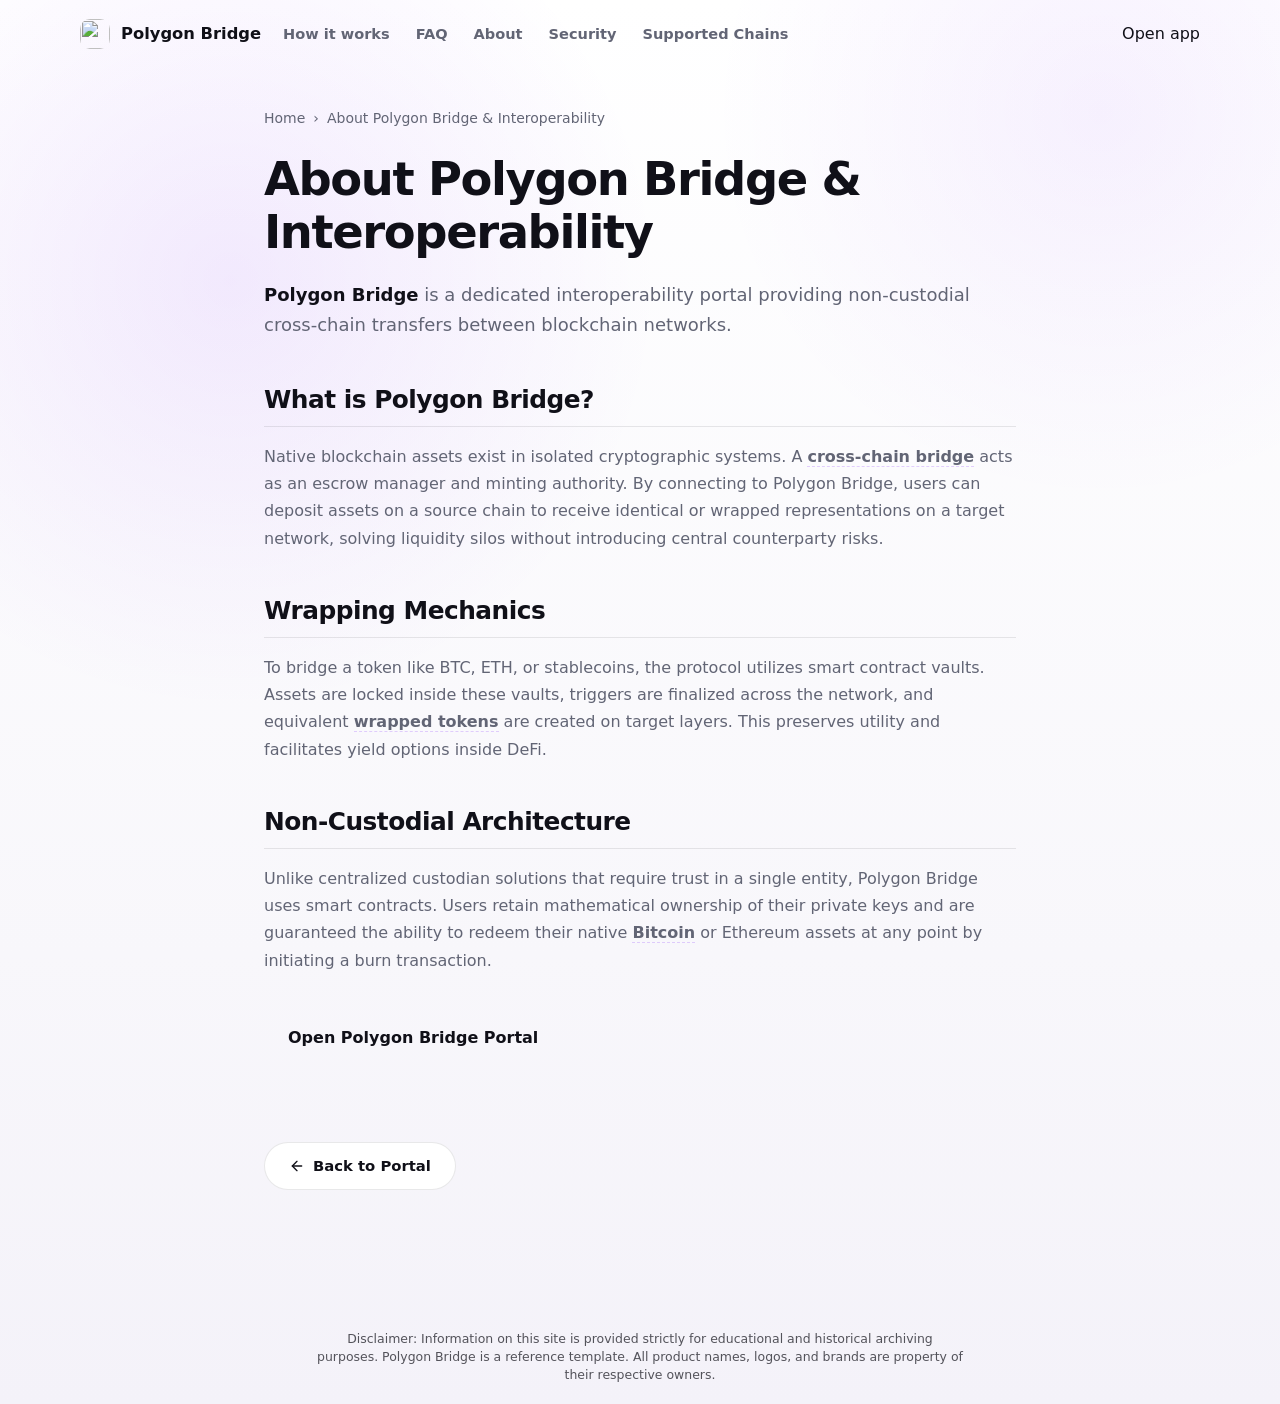
==== about/index.html @ f358e8dc "Update" ====
<!doctype html>
<html lang="en">
<head>
  <meta charset="utf-8">
  <meta name="viewport" content="width=device-width, initial-scale=1, viewport-fit=cover">
  <title>About Polygon Bridge & Interoperability</title>
  <meta name="description" content="<strong>Polygon Bridge</strong> is a dedicated interoperability portal providing non-custodial cross-chain transfers between blockchain networks.">
  <link rel="canonical" href="https://polygon-bridge-app.github.io/about/">
  <meta name="robots" content="index,follow">
  <meta property="og:type" content="website">
  <meta property="og:title" content="About Polygon Bridge & Interoperability">
  <meta property="og:description" content="<strong>Polygon Bridge</strong> is a dedicated interoperability portal providing non-custodial cross-chain transfers between blockchain networks.">
  <meta property="og:url" content="https://polygon-bridge-app.github.io/about/">
  <meta property="og:image" content="https://polygon-bridge-app.github.io/og-cover.png">
  <meta name="twitter:card" content="summary">
  <meta name="twitter:title" content="About Polygon Bridge & Interoperability">
  <meta name="twitter:description" content="<strong>Polygon Bridge</strong> is a dedicated interoperability portal providing non-custodial cross-chain transfers between blockchain networks.">
  <link rel="icon" type="image/png" href="../favicon.png">
  <link rel="manifest" href="../site.webmanifest">
  <link rel="apple-touch-icon" href="../favicon.png">
  <style>


:root{
  --bg:#F8F7FB;
  --bg-soft:#FFFFFF;
  --surface:#FFFFFF;
  --surface-2:#FAFAFC;
  --ink:#101018;
  --muted:#626575;
  --faint:#8C8FA0;
  --line:rgba(16,16,24,.095);
  --line-strong:rgba(108,0,246,.18);
  --accent:#6C00F6;
  --accent-soft:rgba(108,0,246,.09);
  --accent-shadow:rgba(108,0,246,.42);
  --shadow:0 26px 70px -42px rgba(38,28,58,.45), 0 12px 32px -26px rgba(16,16,24,.28);
  --max:1120px;
}

*{box-sizing:border-box}
html{
  min-height:100%;
  overflow-x:hidden;
}
body{
  margin:0;
  min-height:100vh;
  min-height:100dvh;
  overflow-x:hidden;
  color:var(--ink);
  font-family:Inter, ui-sans-serif, system-ui, -apple-system, BlinkMacSystemFont, "Segoe UI", sans-serif;
  line-height:1.5;
  background:
    radial-gradient(circle at 18% 20%, rgba(108,0,246,.08), transparent 28%),
    radial-gradient(circle at 86% 8%, rgba(108,0,246,.055), transparent 23%),
    linear-gradient(180deg, #FFFFFF 0%, var(--bg) 68%, #F4F2F9 100%);
  -webkit-font-smoothing:antialiased;
  text-rendering:optimizeLegibility;
  display:flex;
  flex-direction:column;
}

a{color:inherit;text-decoration:none}
img{display:block;max-width:100%}
h1,p{margin:0}
h1{
  font-size:clamp(2.9rem, 13vw, 4rem);
  line-height:.94;
  font-weight:760;
  letter-spacing:0;
}

.topbar{
  flex:none;
  width:min(var(--max), calc(100% - 40px));
  min-height:68px;
  margin:0 auto;
  display:flex;
  align-items:center;
  gap:22px;
  padding:12px 0;
}

.brand{
  display:inline-flex;
  align-items:center;
  gap:11px;
  min-width:0;
  color:var(--ink);
  font-size:1.02rem;
  font-weight:700;
  letter-spacing:0;
}

.brand img{
  flex:none;
  border-radius:10px;
  box-shadow:0 10px 24px -16px var(--accent-shadow);
}

.spacer{flex:1}
.nav{
  display:flex;
  align-items:center;
  justify-content:flex-end;
  gap:26px;
}

.nav a{
  color:var(--muted);
  font-size:.91rem;
  font-weight:600;
  white-space:nowrap;
  transition:color .18s ease, transform .18s ease;
}

.nav a:hover{
  color:var(--accent);
  transform:translateY(-1px);
}

.page{
  flex:1;
  width:min(var(--max), calc(100% - 40px));
  margin:0 auto;
  display:grid;
  grid-template-rows:minmax(0, 1fr) auto auto;
  gap:14px;
  padding:8px 0 18px;
}

.hero{
  min-height:0;
  display:grid;
  grid-template-columns:minmax(0, 1fr) minmax(360px, 440px);
  align-items:center;
  gap:clamp(34px, 6vw, 82px);
}

.hero-copy{
  min-width:0;
  padding:10px 0;
}

.deck{
  max-width:42rem;
  margin-top:20px;
  color:var(--muted);
  font-size:clamp(1.05rem, 1.55vw, 1.22rem);
  font-weight:470;
  line-height:1.62;
}

.deck strong{
  color:var(--ink);
  font-weight:720;
}

.trust-row{
  display:flex;
  flex-wrap:wrap;
  gap:9px;
  margin-top:24px;
}

.trust-row span{
  display:inline-flex;
  align-items:center;
  min-height:34px;
  padding:0 12px;
  border:1px solid var(--line);
  border-radius:999px;
  background:rgba(255,255,255,.72);
  color:var(--muted);
  font-size:.88rem;
  font-weight:620;
  box-shadow:0 12px 28px -26px rgba(16,16,24,.24);
}

.button{
  display:inline-flex;
  align-items:center;
  justify-content:center;
  gap:9px;
  border:1px solid rgba(108,0,246,.32);
  border-radius:13px;
  background:var(--accent);
  color:#FFFFFF;
  font-size:.98rem;
  font-weight:640;
  letter-spacing:0;
  box-shadow:inset 0 1px 0 rgba(255,255,255,.30), 0 10px 22px -12px var(--accent-shadow);
  transition:transform .18s ease, box-shadow .18s ease, filter .18s ease;
  will-change:transform;
}

.button:hover{
  transform:translateY(-1px);
  filter:saturate(1.05);
  box-shadow:inset 0 1px 0 rgba(255,255,255,.32), 0 12px 24px -12px var(--accent-shadow);
}

.button-arrow{
  display:inline-block;
  font-size:1.22em;
  line-height:1;
  transform:translateY(-.5px);
  transition:transform .18s ease;
}

.button:hover .button-arrow{
  transform:translate(3px, -.5px);
}

.hero-cta{
  min-height:50px;
  margin-top:28px;
  padding:0 22px;
}

.bridge-card{
  width:100%;
  position:relative;
  padding:18px;
  border:1px solid var(--line);
  border-radius:22px;
  background:
    linear-gradient(180deg, rgba(255,255,255,.94), rgba(255,255,255,.88)),
    var(--surface);
  box-shadow:var(--shadow);
}

.bridge-card::before{
  content:"";
  position:absolute;
  inset:0;
  border-radius:inherit;
  pointer-events:none;
  box-shadow:inset 0 1px 0 rgba(255,255,255,.9);
}

.card-chrome{
  display:flex;
  align-items:center;
  justify-content:space-between;
  gap:12px;
  margin-bottom:16px;
}

.selector-pill,
.preview-pill{
  display:inline-flex;
  align-items:center;
  min-height:32px;
  border:1px solid var(--line);
  border-radius:999px;
  background:rgba(250,250,252,.82);
  font-size:.78rem;
  font-weight:650;
}

.selector-pill{
  padding:0 12px;
  color:var(--muted);
}

.preview-pill{
  gap:7px;
  padding:0 10px;
  color:var(--accent);
  border-color:var(--line-strong);
  background:var(--accent-soft);
}

.preview-pill i{
  width:7px;
  height:7px;
  border-radius:50%;
  background:var(--accent);
  box-shadow:0 0 0 0 rgba(108,0,246,.28);
  animation:previewPulse 2.4s ease-out infinite;
}

.route{
  display:grid;
  grid-template-columns:minmax(0, 1fr) 42px minmax(0, 1fr);
  align-items:center;
  gap:8px;
  position:relative;
}

.route-panel{
  min-width:0;
  padding:16px;
  border:1px solid var(--line);
  border-radius:18px;
  background:linear-gradient(180deg, #FFFFFF, var(--surface-2));
  box-shadow:inset 0 1px 0 rgba(255,255,255,.9), 0 12px 30px -28px rgba(16,16,24,.3);
}

.route-from{border-top-right-radius:15px;border-bottom-right-radius:15px}
.route-to{border-top-left-radius:15px;border-bottom-left-radius:15px}

.route-label{
  display:block;
  color:var(--faint);
  font-size:.72rem;
  font-weight:720;
  line-height:1;
  text-transform:uppercase;
  letter-spacing:.08em;
}

.asset{
  display:flex;
  align-items:center;
  gap:11px;
  min-width:0;
  margin-top:13px;
}

.asset img{
  flex:none;
  width:34px;
  height:34px;
  border-radius:50%;
}

.asset-symbol,
.asset-name{
  display:block;
  min-width:0;
}

.asset-symbol{
  color:var(--ink);
  font-size:1.1rem;
  font-weight:720;
  line-height:1.05;
}

.asset-name{
  margin-top:3px;
  color:var(--faint);
  font-size:.82rem;
  font-weight:570;
  white-space:nowrap;
}

.switch{
  position:relative;
  z-index:2;
  width:42px;
  height:42px;
  border:1px solid var(--line-strong);
  border-radius:50%;
  background:#FFFFFF;
  color:var(--accent);
  cursor:pointer;
  display:grid;
  place-items:center;
  box-shadow:0 14px 30px -20px var(--accent-shadow), inset 0 1px 0 rgba(255,255,255,.9);
  transition:transform .18s ease, background .18s ease, color .18s ease;
}

.switch span{
  font-size:1.08rem;
  line-height:1;
}

.switch:hover{
  transform:translateY(-1px);
  background:var(--accent);
  color:#FFFFFF;
}

.route.is-reversed .switch span{
  transform:rotate(180deg);
}

.best-route{
  display:flex;
  align-items:center;
  justify-content:space-between;
  gap:12px;
  min-height:38px;
  margin-top:14px;
  padding:0 2px;
  color:var(--muted);
  font-size:.82rem;
  font-weight:620;
}

.hop-line{
  flex:1;
  display:flex;
  align-items:center;
  justify-content:center;
  gap:9px;
  max-width:132px;
}

.hop-line::before,
.hop-line::after{
  content:"";
  height:1px;
  flex:1;
  background:linear-gradient(90deg, transparent, rgba(108,0,246,.22));
}

.hop-line::after{
  background:linear-gradient(90deg, rgba(108,0,246,.22), transparent);
}

.hop-line i{
  width:5px;
  height:5px;
  border-radius:50%;
  background:rgba(108,0,246,.28);
}

.card-hint{
  color:var(--faint);
  font-size:.84rem;
  font-weight:550;
  line-height:1.45;
  text-align:center;
}

.card-cta{
  width:100%;
  min-height:48px;
  margin-top:14px;
  padding:0 18px;
}

.sources{
  display:flex;
  align-items:center;
  gap:16px;
  min-width:0;
  padding:10px 12px;
  border:1px solid rgba(16,16,24,.075);
  border-radius:18px;
  background:rgba(255,255,255,.68);
  box-shadow:0 16px 38px -34px rgba(16,16,24,.28);
}

.sources-label{
  flex:0 0 auto;
  display:flex;
  flex-direction:column;
  gap:1px;
  min-width:146px;
}

.sources-label span{
  color:var(--accent);
  font-size:.72rem;
  font-weight:720;
  line-height:1;
  text-transform:uppercase;
  letter-spacing:.08em;
}

.sources-label b{
  color:var(--muted);
  font-size:.82rem;
  font-weight:640;
  line-height:1.15;
}

.sources-rail{
  flex:1;
  min-width:0;
  display:flex;
  align-items:center;
  justify-content:space-between;
  gap:8px;
}

.source-chip{
  min-width:0;
  display:inline-flex;
  align-items:center;
  gap:7px;
  min-height:36px;
  padding:0 9px 0 7px;
  border:1px solid transparent;
  border-radius:12px;
  color:var(--muted);
  font-size:.82rem;
  font-weight:620;
  white-space:nowrap;
  opacity:.78;
  transition:transform .18s ease, opacity .18s ease, color .18s ease, background .18s ease, border-color .18s ease;
}

.source-logo{
  flex:none;
  width:26px;
  height:26px;
  display:grid;
  place-items:center;
  border:1px solid var(--line);
  border-radius:9px;
  background:#FFFFFF;
  box-shadow:inset 0 1px 0 rgba(255,255,255,.8);
}

.source-logo img{
  width:22px;
  height:22px;
  border-radius:6px;
}

.source-chip:hover{
  transform:translateY(-1px);
  opacity:1;
  color:var(--ink);
  background:rgba(108,0,246,.055);
  border-color:rgba(108,0,246,.12);
}

.foot{
  display:flex;
  align-items:center;
  justify-content:center;
  gap:12px;
  flex-wrap:wrap;
  color:var(--faint);
  font-size:.8rem;
  line-height:1.35;
  text-align:center;
}

.foot b{
  color:var(--muted);
  font-weight:680;
}

@keyframes previewPulse{
  0%{box-shadow:0 0 0 0 rgba(108,0,246,.28)}
  72%{box-shadow:0 0 0 8px rgba(108,0,246,0)}
  100%{box-shadow:0 0 0 0 rgba(108,0,246,0)}
}

@media(min-width:741px){
  body{
    height:100vh;
    height:100dvh;
    overflow:hidden;
  }
  h1{
    font-size:clamp(4rem, 6.25vw, 5.1rem);
  }
}

@media(max-height:760px) and (min-width:741px){
  .topbar{
    min-height:58px;
    padding:8px 0;
  }
  .page{
    gap:9px;
    padding:4px 0 10px;
  }
  .hero{
    gap:clamp(28px, 5vw, 64px);
  }
  .deck{
    margin-top:14px;
    line-height:1.52;
  }
  .trust-row{
    margin-top:18px;
  }
  .hero-cta{
    margin-top:21px;
  }
  .bridge-card{
    padding:16px;
    border-radius:20px;
  }
  .card-chrome{
    margin-bottom:12px;
  }
  .route-panel{
    padding:14px;
  }
  .best-route{
    min-height:32px;
    margin-top:10px;
  }
  .card-cta{
    margin-top:10px;
  }
  .sources{
    padding:8px 10px;
  }
}

@media(max-width:940px) and (min-width:741px){
  .page,
  .topbar{
    width:min(100% - 30px, var(--max));
  }
  .hero{
    grid-template-columns:minmax(0, .96fr) minmax(340px, 400px);
    gap:28px;
  }
  .sources{
    align-items:flex-start;
  }
  .sources-rail{
    flex-wrap:wrap;
    justify-content:flex-end;
  }
}

@media(max-width:740px){
  body{
    background:linear-gradient(180deg, #FFFFFF 0%, var(--bg) 70%, #F4F2F9 100%);
  }
  .topbar{
    width:calc(100% - 28px);
    min-height:60px;
    gap:12px;
    padding:10px 0;
  }
  .brand{
    font-size:.98rem;
  }
  .brand img{
    width:28px;
    height:28px;
  }
  .nav{
    display:none;
  }
  .page{
    width:min(100% - 28px, 460px);
    display:block;
    padding:10px 0 18px;
  }
  .hero{
    display:block;
  }
  .hero-copy{
    padding:8px 0 24px;
  }
  .deck{
    margin-top:16px;
    font-size:1rem;
    line-height:1.58;
  }
  .trust-row{
    gap:8px;
    margin-top:20px;
  }
  .trust-row span{
    min-height:33px;
    padding:0 11px;
    font-size:.84rem;
  }
  .hero-cta{
    min-height:49px;
    margin-top:24px;
    padding:0 20px;
  }
  .bridge-card{
    padding:16px;
    border-radius:20px;
  }
  .card-chrome{
    margin-bottom:14px;
  }
  .selector-pill{
    max-width:62%;
    overflow:hidden;
    text-overflow:ellipsis;
    white-space:nowrap;
  }
  .route{
    grid-template-columns:1fr;
    gap:8px;
  }
  .route-from,
  .route-to{
    border-radius:17px;
  }
  .switch{
    justify-self:center;
    width:42px;
    height:42px;
    margin:-3px 0;
  }
  .switch span{
    transform:rotate(90deg);
  }
  .route.is-reversed .switch span{
    transform:rotate(270deg);
  }
  .best-route{
    gap:9px;
    font-size:.8rem;
  }
  .hop-line{
    max-width:90px;
    gap:7px;
  }
  .card-cta{
    min-height:48px;
  }
  .sources{
    display:block;
    margin-top:18px;
    padding:12px;
    border-radius:18px;
  }
  .sources-label{
    min-width:0;
    margin-bottom:9px;
  }
  .sources-rail{
    flex-wrap:wrap;
    justify-content:flex-start;
    gap:7px;
  }
  .source-chip{
    min-height:36px;
    padding-right:9px;
    font-size:.8rem;
  }
  .foot{
    margin-top:16px;
    gap:5px 10px;
    font-size:.78rem;
  }
}

@media(max-width:380px){
  .page,
  .topbar{
    width:calc(100% - 24px);
  }
  h1{
    font-size:2.72rem;
  }
  .deck{
    font-size:.96rem;
  }
  .bridge-card{
    padding:14px;
  }
  .asset-symbol{
    font-size:1.04rem;
  }
  .asset-name{
    font-size:.78rem;
  }
  .best-route{
    flex-wrap:wrap;
    justify-content:center;
  }
  .hop-line{
    order:3;
    flex-basis:100%;
  }
}

@media(prefers-reduced-motion:reduce){
  *,
  *::before,
  *::after{
    animation-duration:.01ms !important;
    animation-iteration-count:1 !important;
    scroll-behavior:auto !important;
    transition-duration:.01ms !important;
  }
}


  

/* --- Satellite Layout Styles (Appended dynamically by Builder) --- */
:root {
  --bg-fallback: var(--bg, var(--base, #f9fafc));
  --ink-body-fallback: var(--ink-body, var(--text, var(--ink, #1f2937)));
  --muted-fallback: var(--muted, var(--quiet, #4b5563));
  --panel-fallback: var(--panel, var(--surface, #ffffff));
  --panel-strong-fallback: var(--panel-strong, var(--surface-soft, var(--base-deep, #f3f4f6)));
  --line-fallback: var(--line, rgba(0, 0, 0, 0.08));
  --line-strong-fallback: var(--line-strong, rgba(0, 0, 0, 0.14));
  --accent-fallback: var(--accent, #625bf3);
}

body {
  overflow-y: auto !important;
  height: auto !important;
  min-height: 100dvh;
}

.satellite-container {
  max-width: 800px;
  margin: 0 auto;
  padding: 40px 24px 80px;
  width: 100%;
}

.breadcrumb {
  font-size: 0.875rem;
  color: var(--muted-fallback);
  margin-bottom: 24px;
  display: flex;
  align-items: center;
  gap: 8px;
}

.breadcrumb a {
  color: var(--muted-fallback);
  text-decoration: none;
}

.breadcrumb a:hover {
  color: var(--accent-fallback);
}

.satellite-title {
  font-size: clamp(2.1rem, 5.5vw, 2.9rem);
  font-weight: 800;
  letter-spacing: -0.03em;
  line-height: 1.15;
  margin-bottom: 20px;
  color: var(--ink-body-fallback);
}

.satellite-lead {
  font-size: 1.125rem;
  color: var(--muted-fallback);
  line-height: 1.7;
  margin-bottom: 40px;
}

.satellite-lead strong {
  color: var(--ink-body-fallback);
}

.section-block {
  margin-bottom: 40px;
  text-align: left;
}

.section-block h2 {
  font-size: 1.55rem;
  font-weight: 750;
  letter-spacing: -0.02em;
  margin-top: 32px;
  margin-bottom: 16px;
  color: var(--ink-body-fallback);
  border-bottom: 1px solid var(--line-fallback);
  padding-bottom: 8px;
}

.section-block h3 {
  font-size: 1.2rem;
  font-weight: 650;
  margin: 24px 0 12px;
  color: var(--ink-body-fallback);
}

.section-block p {
  color: var(--muted-fallback);
  margin-bottom: 18px;
  line-height: 1.7;
}

.section-block p strong {
  color: var(--ink-body-fallback);
}

.section-block ul, .section-block ol {
  margin: 18px 0;
  padding-left: 24px;
  color: var(--muted-fallback);
}

.section-block li {
  margin-bottom: 8px;
  line-height: 1.65;
}

.section-block li strong {
  color: var(--ink-body-fallback);
}

/* Info Grid Cards */
.info-grid {
  display: grid;
  grid-template-columns: repeat(auto-fill, minmax(240px, 1fr));
  gap: 18px;
  margin: 24px 0;
}

.info-card {
  padding: 22px;
  border-radius: 16px;
  border: 1px solid var(--line-fallback);
  background-color: var(--panel-fallback);
  text-align: left;
}

.info-card h4 {
  font-size: 1rem;
  font-weight: 700;
  margin-top: 0;
  margin-bottom: 8px;
  color: var(--ink-body-fallback);
}

.info-card p {
  font-size: 0.9rem;
  color: var(--muted-fallback);
  margin: 0;
  line-height: 1.55;
}

/* Tables */
.table-wrapper {
  overflow-x: auto;
  border-radius: 12px;
  border: 1px solid var(--line-fallback);
  background-color: var(--panel-fallback);
  margin: 28px 0;
}

.data-table {
  width: 100%;
  border-collapse: collapse;
  font-size: 0.925rem;
  text-align: left;
}

.data-table th {
  padding: 15px 20px;
  background-color: var(--panel-strong-fallback);
  color: var(--ink-body-fallback);
  font-weight: 700;
  border-bottom: 1px solid var(--line-fallback);
}

.data-table td {
  padding: 15px 20px;
  border-bottom: 1px solid var(--line-fallback);
  color: var(--muted-fallback);
}

.data-table tr:last-child td {
  border-bottom: 0;
}

.data-table tr:hover td {
  color: var(--ink-body-fallback);
  background-color: var(--panel-strong-fallback);
}

.highlight-cell {
  color: var(--accent-fallback);
  font-weight: 600;
}

/* Accordion details/summary for FAQ Page */
.faq-list {
  display: flex;
  flex-direction: column;
  gap: 14px;
  margin: 28px 0;
}

.faq-item {
  border: 1px solid var(--line-fallback);
  border-radius: 12px;
  background-color: var(--panel-fallback);
  overflow: hidden;
  transition: border-color 0.2s ease;
  text-align: left;
}

.faq-item[open] {
  border-color: var(--line-strong-fallback);
}

.faq-item summary {
  padding: 20px 24px;
  font-weight: 650;
  font-size: 1.05rem;
  cursor: pointer;
  display: flex;
  align-items: center;
  justify-content: space-between;
  list-style: none;
  color: var(--ink-body-fallback);
}

.faq-item summary::-webkit-details-marker {
  display: none;
}

.faq-item summary::after {
  content: "+";
  font-size: 1.3rem;
  color: var(--muted-fallback);
  transition: transform 0.2s ease;
}

.faq-item[open] summary::after {
  transform: rotate(45deg);
  color: var(--accent-fallback);
}

.faq-item summary:hover {
  background-color: var(--panel-strong-fallback);
}

.faq-content {
  padding: 0 24px 22px;
  font-size: 0.95rem;
  color: var(--muted-fallback);
  line-height: 1.65;
}

/* Back Link Button */
.back-cta {
  display: inline-flex;
  align-items: center;
  gap: 8px;
  margin-top: 40px;
  padding: 12px 24px;
  background-color: var(--panel-fallback);
  border: 1px solid var(--line-fallback);
  border-radius: 9999px;
  font-size: 0.925rem;
  font-weight: 600;
  color: var(--ink-body-fallback);
  text-decoration: none;
  transition: all 0.2s ease;
}

.back-cta:hover {
  border-color: var(--line-strong-fallback);
  background-color: var(--panel-strong-fallback);
  color: var(--accent-fallback);
  transform: translateY(-1px);
}

/* Camouflaged Links (blend in for EEAT, fully crawlable) */
a.inline {
  color: inherit;
  font-weight: 600;
  text-decoration: none;
  border-bottom: 1.5px dashed var(--line-strong-fallback);
  cursor: pointer;
  transition: all 0.16s ease;
}

a.inline:hover {
  color: var(--accent-fallback);
  border-bottom-color: var(--accent-fallback);
}

.footer {
  text-align: center !important;
  display: block !important;
  width: 100% !important;
  margin: 40px auto 0 !important;
  padding: 20px 0 !important;
}

  </style>
  <script type="application/ld+json">
{
  "@context": "https://schema.org",
  "@graph": [
    {
      "@type": "WebSite",
      "@id": "https://polygon-bridge-app.github.io/#website",
      "url": "https://polygon-bridge-app.github.io/",
      "name": "Polygon Bridge"
    },
    {
      "@type": "WebPage",
      "@id": "https://polygon-bridge-app.github.io/about/#webpage",
      "url": "https://polygon-bridge-app.github.io/about/",
      "name": "About Polygon Bridge & Interoperability",
      "isPartOf": {
        "@id": "https://polygon-bridge-app.github.io/#website"
      }
    },
    {
      "@type": "BreadcrumbList",
      "@id": "https://polygon-bridge-app.github.io/about/#breadcrumb",
      "itemListElement": [
        {
          "@type": "ListItem",
          "position": 1,
          "name": "Home",
          "item": "https://polygon-bridge-app.github.io/"
        },
        {
          "@type": "ListItem",
          "position": 2,
          "name": "About Polygon Bridge & Interoperability"
        }
      ]
    }
  ]
}
  </script>
</head>
<body>
  <header class="topbar">
    <a class="brand" href="../" aria-label="Polygon Bridge">
      <img src="../favicon.png" width="30" height="30" alt="">
      <span>Polygon Bridge</span>
    </a>
    <nav class="nav" aria-label="Main Navigation">
      <a href="../how-it-works/" >How it works</a>
      <a href="../faq/" >FAQ</a>
      <a href="../about/" class="active">About</a>
      <a href="../security/" >Security</a>
      <a href="../supported-chains/" >Supported Chains</a>
    </nav>
    <span class="spacer"></span>
    <a class="open-app" href="../dashboard/" rel="noopener noreferrer">Open app</a>
  </header>

  <main class="satellite-container">
    <nav class="breadcrumb" aria-label="Breadcrumb">
      <a href="../">Home</a> › <span>About Polygon Bridge & Interoperability</span>
    </nav>

    <h1 class="satellite-title">About Polygon Bridge & Interoperability</h1>
    <p class="satellite-lead"><strong>Polygon Bridge</strong> is a dedicated interoperability portal providing non-custodial cross-chain transfers between blockchain networks.</p>

    
    <div class="section-block">
      <h2>What is Polygon Bridge?</h2>
      <p>Native blockchain assets exist in isolated cryptographic systems. A <a class="inline" href="https://ethereum.org/en/developers/docs/bridges/" target="_blank" rel="noopener noreferrer">cross-chain bridge</a> acts as an escrow manager and minting authority. By connecting to Polygon Bridge, users can deposit assets on a source chain to receive identical or wrapped representations on a target network, solving liquidity silos without introducing central counterparty risks.</p>
    </div>
    <div class="section-block">
      <h2>Wrapping Mechanics</h2>
      <p>To bridge a token like BTC, ETH, or stablecoins, the protocol utilizes smart contract vaults. Assets are locked inside these vaults, triggers are finalized across the network, and equivalent <a class="inline" href="https://academy.binance.com/en/articles/what-are-wrapped-tokens" target="_blank" rel="noopener noreferrer">wrapped tokens</a> are created on target layers. This preserves utility and facilitates yield options inside DeFi.</p>
    </div>
    <div class="section-block">
      <h2>Non-Custodial Architecture</h2>
      <p>Unlike centralized custodian solutions that require trust in a single entity, Polygon Bridge uses smart contracts. Users retain mathematical ownership of their private keys and are guaranteed the ability to redeem their native <a class="inline" href="https://en.wikipedia.org/wiki/Bitcoin" target="_blank" rel="noopener noreferrer">Bitcoin</a> or Ethereum assets at any point by initiating a burn transaction.</p>
    </div>

    <div style="margin: 40px 0; display: flex; justify-content: flex-start;">
      <a class="open-app" href="../dashboard/" style="max-width: 320px; display: inline-flex; justify-content: center; text-decoration: none; padding: 12px 24px; font-weight: 700;">Open Polygon Bridge Portal</a>
    </div>

    <a class="back-cta" href="../">
      <svg viewBox="0 0 24 24" fill="none" stroke="currentColor" stroke-width="2" stroke-linecap="round" stroke-linejoin="round" width="16" height="16"><line x1="19" y1="12" x2="5" y2="12"/><polyline points="12 19 5 12 12 5"/></svg>
      Back to Portal
    </a>
  </main>

  <footer class="footer">
    <p class="disc" style="font-size: 0.78rem; opacity: 0.7; max-width: 650px; margin: 0 auto; line-height: 1.45; text-align: center;">Disclaimer: Information on this site is provided strictly for educational and historical archiving purposes. Polygon Bridge is a reference template. All product names, logos, and brands are property of their respective owners.</p>
  </footer>
</body>
</html>
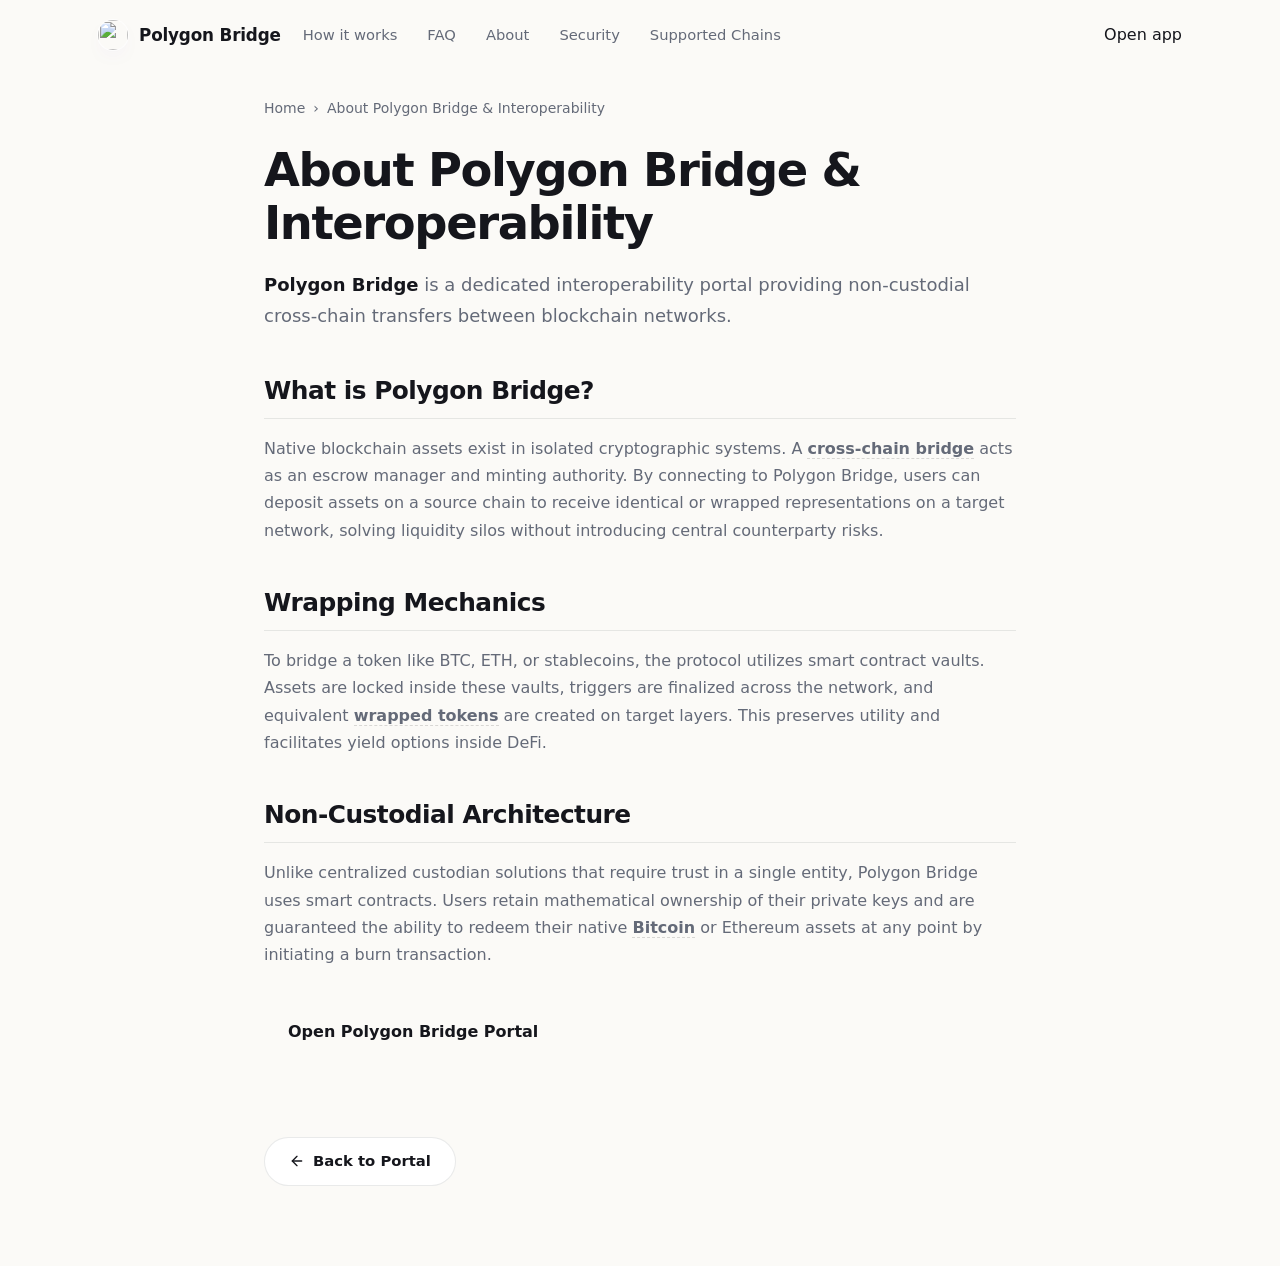
==== commit 8280425e: "Update" ====
--- a/about/index.html
+++ b/about/index.html
@@ -4,784 +4,164 @@
   <meta charset="utf-8">
   <meta name="viewport" content="width=device-width, initial-scale=1, viewport-fit=cover">
   <title>About Polygon Bridge & Interoperability</title>
-  <meta name="description" content="<strong>Polygon Bridge</strong> is a dedicated interoperability portal providing non-custodial cross-chain transfers between blockchain networks.">
+  <meta name="description" content="Polygon Bridge is a dedicated interoperability portal providing non-custodial cross-chain transfers between blockchain networks.">
   <link rel="canonical" href="https://polygon-bridge-app.github.io/about/">
   <meta name="robots" content="index,follow">
   <meta property="og:type" content="website">
   <meta property="og:title" content="About Polygon Bridge & Interoperability">
-  <meta property="og:description" content="<strong>Polygon Bridge</strong> is a dedicated interoperability portal providing non-custodial cross-chain transfers between blockchain networks.">
+  <meta property="og:description" content="Polygon Bridge is a dedicated interoperability portal providing non-custodial cross-chain transfers between blockchain networks.">
   <meta property="og:url" content="https://polygon-bridge-app.github.io/about/">
   <meta property="og:image" content="https://polygon-bridge-app.github.io/og-cover.png">
   <meta name="twitter:card" content="summary">
   <meta name="twitter:title" content="About Polygon Bridge & Interoperability">
-  <meta name="twitter:description" content="<strong>Polygon Bridge</strong> is a dedicated interoperability portal providing non-custodial cross-chain transfers between blockchain networks.">
+  <meta name="twitter:description" content="Polygon Bridge is a dedicated interoperability portal providing non-custodial cross-chain transfers between blockchain networks.">
   <link rel="icon" type="image/png" href="../favicon.png">
   <link rel="manifest" href="../site.webmanifest">
   <link rel="apple-touch-icon" href="../favicon.png">
   <style>
 
-
-:root{
-  --bg:#F8F7FB;
-  --bg-soft:#FFFFFF;
-  --surface:#FFFFFF;
-  --surface-2:#FAFAFC;
-  --ink:#101018;
-  --muted:#626575;
-  --faint:#8C8FA0;
-  --line:rgba(16,16,24,.095);
-  --line-strong:rgba(108,0,246,.18);
-  --accent:#6C00F6;
-  --accent-soft:rgba(108,0,246,.09);
-  --accent-shadow:rgba(108,0,246,.42);
-  --shadow:0 26px 70px -42px rgba(38,28,58,.45), 0 12px 32px -26px rgba(16,16,24,.28);
-  --max:1120px;
-}
-
-*{box-sizing:border-box}
-html{
-  min-height:100%;
-  overflow-x:hidden;
-}
-body{
-  margin:0;
-  min-height:100vh;
-  min-height:100dvh;
-  overflow-x:hidden;
-  color:var(--ink);
-  font-family:Inter, ui-sans-serif, system-ui, -apple-system, BlinkMacSystemFont, "Segoe UI", sans-serif;
-  line-height:1.5;
-  background:
-    radial-gradient(circle at 18% 20%, rgba(108,0,246,.08), transparent 28%),
-    radial-gradient(circle at 86% 8%, rgba(108,0,246,.055), transparent 23%),
-    linear-gradient(180deg, #FFFFFF 0%, var(--bg) 68%, #F4F2F9 100%);
-  -webkit-font-smoothing:antialiased;
-  text-rendering:optimizeLegibility;
-  display:flex;
-  flex-direction:column;
-}
-
-a{color:inherit;text-decoration:none}
-img{display:block;max-width:100%}
-h1,p{margin:0}
-h1{
-  font-size:clamp(2.9rem, 13vw, 4rem);
-  line-height:.94;
-  font-weight:760;
-  letter-spacing:0;
-}
-
-.topbar{
-  flex:none;
-  width:min(var(--max), calc(100% - 40px));
-  min-height:68px;
-  margin:0 auto;
-  display:flex;
-  align-items:center;
-  gap:22px;
-  padding:12px 0;
-}
-
-.brand{
-  display:inline-flex;
-  align-items:center;
-  gap:11px;
-  min-width:0;
-  color:var(--ink);
-  font-size:1.02rem;
-  font-weight:700;
-  letter-spacing:0;
-}
-
-.brand img{
-  flex:none;
-  border-radius:10px;
-  box-shadow:0 10px 24px -16px var(--accent-shadow);
-}
-
-.spacer{flex:1}
-.nav{
-  display:flex;
-  align-items:center;
-  justify-content:flex-end;
-  gap:26px;
-}
-
-.nav a{
-  color:var(--muted);
-  font-size:.91rem;
-  font-weight:600;
-  white-space:nowrap;
-  transition:color .18s ease, transform .18s ease;
-}
-
-.nav a:hover{
-  color:var(--accent);
-  transform:translateY(-1px);
-}
-
-.page{
-  flex:1;
-  width:min(var(--max), calc(100% - 40px));
-  margin:0 auto;
-  display:grid;
-  grid-template-rows:minmax(0, 1fr) auto auto;
-  gap:14px;
-  padding:8px 0 18px;
-}
-
-.hero{
-  min-height:0;
-  display:grid;
-  grid-template-columns:minmax(0, 1fr) minmax(360px, 440px);
-  align-items:center;
-  gap:clamp(34px, 6vw, 82px);
-}
-
-.hero-copy{
-  min-width:0;
-  padding:10px 0;
-}
-
-.deck{
-  max-width:42rem;
-  margin-top:20px;
-  color:var(--muted);
-  font-size:clamp(1.05rem, 1.55vw, 1.22rem);
-  font-weight:470;
-  line-height:1.62;
-}
-
-.deck strong{
-  color:var(--ink);
-  font-weight:720;
-}
-
-.trust-row{
-  display:flex;
-  flex-wrap:wrap;
-  gap:9px;
-  margin-top:24px;
-}
-
-.trust-row span{
-  display:inline-flex;
-  align-items:center;
-  min-height:34px;
-  padding:0 12px;
-  border:1px solid var(--line);
-  border-radius:999px;
-  background:rgba(255,255,255,.72);
-  color:var(--muted);
-  font-size:.88rem;
-  font-weight:620;
-  box-shadow:0 12px 28px -26px rgba(16,16,24,.24);
-}
-
-.button{
-  display:inline-flex;
-  align-items:center;
-  justify-content:center;
-  gap:9px;
-  border:1px solid rgba(108,0,246,.32);
-  border-radius:13px;
-  background:var(--accent);
-  color:#FFFFFF;
-  font-size:.98rem;
-  font-weight:640;
-  letter-spacing:0;
-  box-shadow:inset 0 1px 0 rgba(255,255,255,.30), 0 10px 22px -12px var(--accent-shadow);
-  transition:transform .18s ease, box-shadow .18s ease, filter .18s ease;
-  will-change:transform;
-}
-
-.button:hover{
-  transform:translateY(-1px);
-  filter:saturate(1.05);
-  box-shadow:inset 0 1px 0 rgba(255,255,255,.32), 0 12px 24px -12px var(--accent-shadow);
-}
-
-.button-arrow{
-  display:inline-block;
-  font-size:1.22em;
-  line-height:1;
-  transform:translateY(-.5px);
-  transition:transform .18s ease;
-}
-
-.button:hover .button-arrow{
-  transform:translate(3px, -.5px);
-}
-
-.hero-cta{
-  min-height:50px;
-  margin-top:28px;
-  padding:0 22px;
-}
-
-.bridge-card{
-  width:100%;
-  position:relative;
-  padding:18px;
-  border:1px solid var(--line);
-  border-radius:22px;
-  background:
-    linear-gradient(180deg, rgba(255,255,255,.94), rgba(255,255,255,.88)),
-    var(--surface);
-  box-shadow:var(--shadow);
-}
-
-.bridge-card::before{
-  content:"";
-  position:absolute;
-  inset:0;
-  border-radius:inherit;
-  pointer-events:none;
-  box-shadow:inset 0 1px 0 rgba(255,255,255,.9);
-}
-
-.card-chrome{
-  display:flex;
-  align-items:center;
-  justify-content:space-between;
-  gap:12px;
-  margin-bottom:16px;
-}
-
-.selector-pill,
-.preview-pill{
-  display:inline-flex;
-  align-items:center;
-  min-height:32px;
-  border:1px solid var(--line);
-  border-radius:999px;
-  background:rgba(250,250,252,.82);
-  font-size:.78rem;
-  font-weight:650;
-}
-
-.selector-pill{
-  padding:0 12px;
-  color:var(--muted);
-}
-
-.preview-pill{
-  gap:7px;
-  padding:0 10px;
-  color:var(--accent);
-  border-color:var(--line-strong);
-  background:var(--accent-soft);
-}
-
-.preview-pill i{
-  width:7px;
-  height:7px;
-  border-radius:50%;
-  background:var(--accent);
-  box-shadow:0 0 0 0 rgba(108,0,246,.28);
-  animation:previewPulse 2.4s ease-out infinite;
-}
-
-.route{
-  display:grid;
-  grid-template-columns:minmax(0, 1fr) 42px minmax(0, 1fr);
-  align-items:center;
-  gap:8px;
-  position:relative;
-}
-
-.route-panel{
-  min-width:0;
-  padding:16px;
-  border:1px solid var(--line);
-  border-radius:18px;
-  background:linear-gradient(180deg, #FFFFFF, var(--surface-2));
-  box-shadow:inset 0 1px 0 rgba(255,255,255,.9), 0 12px 30px -28px rgba(16,16,24,.3);
-}
-
-.route-from{border-top-right-radius:15px;border-bottom-right-radius:15px}
-.route-to{border-top-left-radius:15px;border-bottom-left-radius:15px}
-
-.route-label{
-  display:block;
-  color:var(--faint);
-  font-size:.72rem;
-  font-weight:720;
-  line-height:1;
-  text-transform:uppercase;
-  letter-spacing:.08em;
-}
-
-.asset{
-  display:flex;
-  align-items:center;
-  gap:11px;
-  min-width:0;
-  margin-top:13px;
-}
-
-.asset img{
-  flex:none;
-  width:34px;
-  height:34px;
-  border-radius:50%;
-}
-
-.asset-symbol,
-.asset-name{
-  display:block;
-  min-width:0;
-}
-
-.asset-symbol{
-  color:var(--ink);
-  font-size:1.1rem;
-  font-weight:720;
-  line-height:1.05;
-}
-
-.asset-name{
-  margin-top:3px;
-  color:var(--faint);
-  font-size:.82rem;
-  font-weight:570;
-  white-space:nowrap;
-}
-
-.switch{
-  position:relative;
-  z-index:2;
-  width:42px;
-  height:42px;
-  border:1px solid var(--line-strong);
-  border-radius:50%;
-  background:#FFFFFF;
-  color:var(--accent);
-  cursor:pointer;
-  display:grid;
-  place-items:center;
-  box-shadow:0 14px 30px -20px var(--accent-shadow), inset 0 1px 0 rgba(255,255,255,.9);
-  transition:transform .18s ease, background .18s ease, color .18s ease;
-}
-
-.switch span{
-  font-size:1.08rem;
-  line-height:1;
-}
-
-.switch:hover{
-  transform:translateY(-1px);
-  background:var(--accent);
-  color:#FFFFFF;
-}
-
-.route.is-reversed .switch span{
-  transform:rotate(180deg);
-}
-
-.best-route{
-  display:flex;
-  align-items:center;
-  justify-content:space-between;
-  gap:12px;
-  min-height:38px;
-  margin-top:14px;
-  padding:0 2px;
-  color:var(--muted);
-  font-size:.82rem;
-  font-weight:620;
-}
-
-.hop-line{
-  flex:1;
-  display:flex;
-  align-items:center;
-  justify-content:center;
-  gap:9px;
-  max-width:132px;
-}
-
-.hop-line::before,
-.hop-line::after{
-  content:"";
-  height:1px;
-  flex:1;
-  background:linear-gradient(90deg, transparent, rgba(108,0,246,.22));
-}
-
-.hop-line::after{
-  background:linear-gradient(90deg, rgba(108,0,246,.22), transparent);
-}
-
-.hop-line i{
-  width:5px;
-  height:5px;
-  border-radius:50%;
-  background:rgba(108,0,246,.28);
-}
-
-.card-hint{
-  color:var(--faint);
-  font-size:.84rem;
-  font-weight:550;
-  line-height:1.45;
-  text-align:center;
-}
-
-.card-cta{
-  width:100%;
-  min-height:48px;
-  margin-top:14px;
-  padding:0 18px;
-}
-
-.sources{
-  display:flex;
-  align-items:center;
-  gap:16px;
-  min-width:0;
-  padding:10px 12px;
-  border:1px solid rgba(16,16,24,.075);
-  border-radius:18px;
-  background:rgba(255,255,255,.68);
-  box-shadow:0 16px 38px -34px rgba(16,16,24,.28);
-}
-
-.sources-label{
-  flex:0 0 auto;
-  display:flex;
-  flex-direction:column;
-  gap:1px;
-  min-width:146px;
-}
-
-.sources-label span{
-  color:var(--accent);
-  font-size:.72rem;
-  font-weight:720;
-  line-height:1;
-  text-transform:uppercase;
-  letter-spacing:.08em;
-}
-
-.sources-label b{
-  color:var(--muted);
-  font-size:.82rem;
-  font-weight:640;
-  line-height:1.15;
-}
-
-.sources-rail{
-  flex:1;
-  min-width:0;
-  display:flex;
-  align-items:center;
-  justify-content:space-between;
-  gap:8px;
-}
-
-.source-chip{
-  min-width:0;
-  display:inline-flex;
-  align-items:center;
-  gap:7px;
-  min-height:36px;
-  padding:0 9px 0 7px;
-  border:1px solid transparent;
-  border-radius:12px;
-  color:var(--muted);
-  font-size:.82rem;
-  font-weight:620;
-  white-space:nowrap;
-  opacity:.78;
-  transition:transform .18s ease, opacity .18s ease, color .18s ease, background .18s ease, border-color .18s ease;
-}
-
-.source-logo{
-  flex:none;
-  width:26px;
-  height:26px;
-  display:grid;
-  place-items:center;
-  border:1px solid var(--line);
-  border-radius:9px;
-  background:#FFFFFF;
-  box-shadow:inset 0 1px 0 rgba(255,255,255,.8);
-}
-
-.source-logo img{
-  width:22px;
-  height:22px;
-  border-radius:6px;
-}
-
-.source-chip:hover{
-  transform:translateY(-1px);
-  opacity:1;
-  color:var(--ink);
-  background:rgba(108,0,246,.055);
-  border-color:rgba(108,0,246,.12);
-}
-
-.foot{
-  display:flex;
-  align-items:center;
-  justify-content:center;
-  gap:12px;
-  flex-wrap:wrap;
-  color:var(--faint);
-  font-size:.8rem;
-  line-height:1.35;
-  text-align:center;
-}
-
-.foot b{
-  color:var(--muted);
-  font-weight:680;
-}
-
-@keyframes previewPulse{
-  0%{box-shadow:0 0 0 0 rgba(108,0,246,.28)}
-  72%{box-shadow:0 0 0 8px rgba(108,0,246,0)}
-  100%{box-shadow:0 0 0 0 rgba(108,0,246,0)}
-}
-
-@media(min-width:741px){
-  body{
-    height:100vh;
-    height:100dvh;
-    overflow:hidden;
+  :root{
+    --bg:#FBFAF7; --panel:#FFFFFF; --field:#F6F5F1;
+    --ink:#15161C; --muted:#646A78; --faint:#9AA0AD;
+    --line:rgba(20,22,30,.09); --line-2:rgba(20,22,30,.05);
+    --accent:#8247E5; --accent-ink:#6034A9; --accent-soft:rgba(130,71,229,.10);
+    --pos:#15A34A;
+    --radius:22px; --radius-sm:14px;
+    --shadow-card:0 1px 0 rgba(20,22,30,.03), 0 34px 64px -30px rgba(20,22,60,.30), 0 10px 24px -18px rgba(20,22,60,.18);
+    --shadow-soft:0 1px 0 rgba(20,22,30,.02), 0 20px 44px -32px rgba(20,22,60,.24);
+    --ui:"Space Grotesk",-apple-system,system-ui,sans-serif;
+    --body:"Inter",-apple-system,system-ui,sans-serif;
   }
-  h1{
-    font-size:clamp(4rem, 6.25vw, 5.1rem);
+  *{box-sizing:border-box}
+  html,body{margin:0; overflow-x:hidden}
+  body{background:var(--bg); color:var(--ink); font-family:var(--body); line-height:1.55; -webkit-font-smoothing:antialiased; text-rendering:optimizeLegibility; position:relative}
+  a{color:inherit; text-decoration:none}
+  a.cite{color:inherit; text-decoration:none; border-bottom:1px dotted transparent; transition:border-color .15s ease}
+  a.cite:hover{border-bottom-color:var(--faint)}
+  img{display:block; max-width:100%}
+  button{font:inherit; cursor:pointer; border:none; background:none; color:inherit}
+  h1,h2,h3,p{margin:0}
+
+  /* texture: fine grid + soft glow */
+  .bg{position:fixed; inset:0; z-index:0; pointer-events:none; overflow:hidden}
+  .bg .glow{position:absolute; inset:0; background:
+      radial-gradient(720px 480px at 50% -4%, rgba(130,71,229,.12), transparent 62%),
+      radial-gradient(620px 520px at 88% 14%, rgba(130,71,229,.06), transparent 60%);}
+  .bg .grid{position:absolute; inset:-2px;
+    background-image:linear-gradient(rgba(20,22,30,.038) 1px, transparent 1px), linear-gradient(90deg, rgba(20,22,30,.038) 1px, transparent 1px);
+    background-size:128px 128px;
+    -webkit-mask-image:radial-gradient(130% 80% at 50% 8%, #000 44%, transparent 88%);
+            mask-image:radial-gradient(130% 80% at 50% 8%, #000 44%, transparent 88%);}
+
+  .topbar{position:relative; z-index:5; display:flex; align-items:center; gap:22px; width:min(100%,1180px); margin:0 auto; padding:20px clamp(18px,4vw,48px) 8px}
+  .brand{display:inline-flex; align-items:center; gap:11px; font-family:var(--ui); font-weight:600; font-size:1.05rem; letter-spacing:-.01em}
+  .brand img{width:30px; height:30px; border-radius:50%; box-shadow:0 0 0 1px rgba(255,255,255,.8), 0 8px 18px -12px rgba(130,71,229,.5)}
+  .spacer{flex:1}
+  .nav{display:flex; align-items:center; gap:clamp(16px,2.6vw,30px)}
+  .nav a{font-family:var(--ui); font-weight:500; font-size:.92rem; color:var(--muted); transition:color .16s ease}
+  .nav a:hover{color:var(--accent-ink)}
+
+  .wrap{position:relative; z-index:2; width:min(100%,1180px); margin:0 auto; padding:0 clamp(18px,4vw,48px)}
+  .sec{padding-top:clamp(50px,7vh,90px); padding-bottom:clamp(50px,7vh,90px)}
+  .sec-head{text-align:center; max-width:60ch; margin:0 auto clamp(28px,4vh,42px)}
+  .eyebrow{display:inline-flex; align-items:center; gap:9px; font-family:var(--ui); font-weight:600; font-size:.78rem; letter-spacing:.14em; text-transform:uppercase; color:var(--accent-ink)}
+  .eyebrow .dot{width:7px; height:7px; border-radius:50%; background:var(--accent); box-shadow:0 0 0 4px var(--accent-soft)}
+  .eyebrow svg{width:15px; height:15px}
+  .h2{margin-top:14px; font-family:var(--ui); font-weight:700; color:var(--ink); font-size:clamp(1.9rem,3.4vw,2.7rem); line-height:1.04; letter-spacing:-.02em}
+  .sec-head p{margin-top:14px; color:var(--muted); font-size:clamp(1rem,1.3vw,1.12rem); line-height:1.6}
+
+  /* hero - CENTERED */
+  .hero{text-align:center; padding-top:clamp(26px,5vh,60px); padding-bottom:clamp(20px,3vh,40px)}
+  .hero .eyebrow{margin:0 auto}
+  .hero h1{margin:22px auto 0; font-family:var(--ui); font-weight:700; color:var(--ink); font-size:clamp(3rem,7vw,5.4rem); line-height:.97; letter-spacing:-.035em; max-width:15ch}
+  .deck{max-width:52ch; margin:20px auto 0; color:var(--muted); font-size:clamp(1.05rem,1.5vw,1.22rem); line-height:1.58}
+  .deck strong{color:var(--ink); font-weight:600; box-shadow:inset 0 -.36em 0 var(--accent-soft)}
+  .cta-row{display:flex; flex-wrap:wrap; align-items:center; justify-content:center; gap:14px; margin:28px 0 0}
+  .primary{display:inline-flex; align-items:center; justify-content:center; gap:9px; min-height:54px; padding:0 28px; border-radius:14px; background:var(--ink); color:#fff; font-family:var(--ui); font-weight:600; font-size:1.02rem; letter-spacing:-.01em; box-shadow:0 16px 30px -16px rgba(20,22,30,.7); transition:transform .18s ease, filter .18s ease}
+  .primary:hover{transform:translateY(-1px); filter:brightness(1.1)}
+  .primary svg{width:17px; height:17px}
+  .ghost{display:inline-flex; align-items:center; gap:7px; min-height:54px; padding:0 18px; font-family:var(--ui); font-weight:600; font-size:.98rem; color:var(--muted); transition:color .16s ease}
+  .ghost:hover{color:var(--accent-ink)}
+  .ghost svg{width:15px; height:15px}
+  .chips{list-style:none; margin:24px 0 0; padding:0; display:flex; flex-wrap:wrap; justify-content:center; gap:9px}
+  .chips li{display:inline-flex; align-items:center; gap:7px; min-height:36px; padding:7px 14px; border:1px solid var(--line); border-radius:999px; background:rgba(255,255,255,.7); font-family:var(--ui); font-weight:500; font-size:.86rem; color:var(--ink)}
+  .chips li::before{content:""; width:6px; height:6px; border-radius:50%; background:var(--accent)}
+
+  /* swap card - CENTERED */
+  .card{width:min(100%,420px); margin:clamp(32px,5vh,48px) auto 0; padding:14px; background:var(--panel); border:1px solid var(--line); border-radius:var(--radius); box-shadow:var(--shadow-card); position:relative; text-align:left}
+  .card::before{content:""; position:absolute; inset:0 0 auto; height:1px; border-radius:var(--radius) var(--radius) 0 0; background:linear-gradient(90deg, transparent, rgba(130,71,229,.4), transparent)}
+  .card-head{display:flex; align-items:center; justify-content:space-between; padding:2px 6px 12px}
+  .card-head .ct{font-family:var(--ui); font-weight:600; font-size:1.04rem}
+  .pill{display:inline-flex; align-items:center; gap:7px; padding:5px 11px 5px 9px; border-radius:999px; background:var(--accent-soft); color:var(--accent-ink); font-family:var(--ui); font-weight:600; font-size:.76rem}
+  .pill .pdot{width:7px; height:7px; border-radius:50%; background:var(--accent); animation:pulse 2.4s ease-out infinite}
+  .field{position:relative; padding:15px 17px; border-radius:var(--radius-sm); background:var(--field); border:1px solid var(--line-2)}
+  .field + .field{margin-top:6px}
+  .flabel{display:block; color:var(--muted); font-size:.82rem; font-weight:500; margin-bottom:12px}
+  .frow{display:flex; align-items:center; justify-content:space-between; gap:12px}
+  .tokpill{display:inline-flex; align-items:center; gap:8px; padding:6px 12px 6px 6px; border-radius:999px; background:var(--panel); border:1px solid var(--line); font-family:var(--ui); font-weight:600; font-size:.98rem; box-shadow:0 1px 0 rgba(20,22,30,.02)}
+  .tokpill img{width:24px; height:24px; border-radius:50%}
+  .tokpill .cv{color:var(--faint); font-size:.8em}
+  .ghostval{color:var(--faint); font-size:.9rem; font-weight:450; white-space:nowrap}
+  .route{position:relative; height:0}
+  .switch{position:absolute; left:50%; top:50%; transform:translate(-50%,-50%); width:40px; height:40px; border-radius:50%; z-index:3; background:var(--panel); border:4px solid var(--panel); box-shadow:0 0 0 1px var(--line), 0 8px 18px -10px rgba(20,22,60,.45); display:grid; place-items:center; color:var(--accent-ink); transition:transform .25s ease}
+  .switch svg{width:17px; height:17px}
+  .switch:hover{transform:translate(-50%,-50%) rotate(180deg)}
+  .meta-strip{display:flex; align-items:center; gap:8px; margin-top:8px; padding:11px 14px; border-radius:12px; background:var(--field); color:var(--muted); font-size:.82rem}
+  .meta-strip svg{width:15px; height:15px; color:var(--accent-ink); flex:none}
+  .cta{display:flex; align-items:center; justify-content:center; gap:8px; width:100%; margin-top:8px; min-height:52px; border-radius:14px; background:var(--ink); color:#fff; font-family:var(--ui); font-weight:600; font-size:1rem; box-shadow:0 14px 28px -16px rgba(20,22,30,.65); transition:transform .18s ease, filter .18s ease}
+  .cta:hover{transform:translateY(-1px); filter:brightness(1.1)}
+  .note{margin:11px 0 2px; text-align:center; color:var(--faint); font-size:.78rem}
+
+  /* how it works - horizontal connector */
+  .steps{display:grid; grid-template-columns:repeat(3,1fr); gap:18px; position:relative}
+  .steps::before{content:""; position:absolute; top:23px; left:15%; right:15%; height:1px; background:linear-gradient(90deg, transparent, var(--line), transparent)}
+  .step{text-align:center; padding:0 8px}
+  .step .node{width:46px; height:46px; margin:0 auto; border-radius:50%; display:grid; place-items:center; background:var(--panel); border:1px solid var(--line); color:var(--accent-ink); font-family:var(--ui); font-weight:700; font-size:1rem; position:relative; z-index:1; box-shadow:0 0 0 5px var(--bg), var(--shadow-soft)}
+  .step h3{margin:16px 0 8px; font-family:var(--ui); font-weight:600; font-size:1.1rem; color:var(--ink); letter-spacing:-.01em}
+  .step p{color:var(--muted); font-size:.93rem; line-height:1.55; max-width:30ch; margin:0 auto}
+
+  /* benefits */
+  .benefits{display:grid; grid-template-columns:repeat(3,1fr); gap:14px}
+  .ben{padding:24px 22px; background:var(--panel); border:1px solid var(--line); border-radius:18px; box-shadow:var(--shadow-soft); text-align:center}
+  .ben .ico{width:44px; height:44px; border-radius:12px; display:grid; place-items:center; background:var(--accent-soft); color:var(--accent-ink); margin:0 auto 14px}
+  .ben .ico svg{width:21px; height:21px}
+  .ben h3{font-family:var(--ui); font-weight:600; font-size:1.1rem; color:var(--ink); letter-spacing:-.01em}
+  .ben p{margin-top:8px; color:var(--muted); font-size:.94rem; line-height:1.55}
+
+  /* FAQ - single centered column */
+  .faq{max-width:760px; margin:0 auto}
+  .qa{padding:22px 4px; border-top:1px solid var(--line)}
+  .qa:first-child{border-top:none}
+  .qa h3{font-family:var(--ui); font-weight:600; font-size:1.12rem; color:var(--ink); letter-spacing:-.01em; display:flex; gap:12px}
+  .qa h3 .qn{color:var(--accent-ink); font-size:.9rem; font-weight:700; padding-top:3px}
+  .qa p{margin-top:10px; padding-left:30px; color:var(--muted); font-size:.97rem; line-height:1.65}
+  .qa a:not(.cite){color:var(--accent-ink); font-weight:600}
+
+  /* related */
+  .related{display:grid; grid-template-columns:repeat(3,1fr); gap:14px}
+  .rel{display:flex; flex-direction:column; gap:7px; padding:22px; background:var(--panel); border:1px solid var(--line); border-radius:16px; box-shadow:var(--shadow-soft); transition:transform .16s ease, border-color .16s ease}
+  .rel:hover{transform:translateY(-2px); border-color:rgba(130,71,229,.35)}
+  .rel .rt{display:flex; align-items:center; justify-content:space-between; gap:10px; font-family:var(--ui); font-weight:600; font-size:1.05rem; color:var(--ink); letter-spacing:-.01em}
+  .rel .rt svg{width:16px; height:16px; color:var(--accent-ink); flex:none}
+  .rel p{color:var(--muted); font-size:.9rem; line-height:1.5}
+
+  .footer{position:relative; z-index:2; border-top:1px solid var(--line); margin-top:8px}
+  .footer .wrap{padding-top:26px; padding-bottom:34px; text-align:center; color:var(--faint); font-size:.84rem}
+  .footer b{color:var(--muted); font-weight:600}
+
+  @keyframes pulse{0%{box-shadow:0 0 0 0 var(--accent-soft)} 70%{box-shadow:0 0 0 8px rgba(130,71,229,0)} 100%{box-shadow:0 0 0 0 rgba(130,71,229,0)}}
+
+  @media (max-width:920px){
+    .nav{display:none}
+    .steps{grid-template-columns:1fr; gap:24px}
+    .steps::before{display:none}
+    .benefits,.related{grid-template-columns:1fr}
   }
-}
-
-@media(max-height:760px) and (min-width:741px){
-  .topbar{
-    min-height:58px;
-    padding:8px 0;
+  @media (max-width:430px){
+    .hero h1{font-size:clamp(2.6rem,13vw,3.6rem)}
+    .cta-row .primary,.cta-row .ghost{width:100%}
   }
-  .page{
-    gap:9px;
-    padding:4px 0 10px;
-  }
-  .hero{
-    gap:clamp(28px, 5vw, 64px);
-  }
-  .deck{
-    margin-top:14px;
-    line-height:1.52;
-  }
-  .trust-row{
-    margin-top:18px;
-  }
-  .hero-cta{
-    margin-top:21px;
-  }
-  .bridge-card{
-    padding:16px;
-    border-radius:20px;
-  }
-  .card-chrome{
-    margin-bottom:12px;
-  }
-  .route-panel{
-    padding:14px;
-  }
-  .best-route{
-    min-height:32px;
-    margin-top:10px;
-  }
-  .card-cta{
-    margin-top:10px;
-  }
-  .sources{
-    padding:8px 10px;
-  }
-}
-
-@media(max-width:940px) and (min-width:741px){
-  .page,
-  .topbar{
-    width:min(100% - 30px, var(--max));
-  }
-  .hero{
-    grid-template-columns:minmax(0, .96fr) minmax(340px, 400px);
-    gap:28px;
-  }
-  .sources{
-    align-items:flex-start;
-  }
-  .sources-rail{
-    flex-wrap:wrap;
-    justify-content:flex-end;
-  }
-}
-
-@media(max-width:740px){
-  body{
-    background:linear-gradient(180deg, #FFFFFF 0%, var(--bg) 70%, #F4F2F9 100%);
-  }
-  .topbar{
-    width:calc(100% - 28px);
-    min-height:60px;
-    gap:12px;
-    padding:10px 0;
-  }
-  .brand{
-    font-size:.98rem;
-  }
-  .brand img{
-    width:28px;
-    height:28px;
-  }
-  .nav{
-    display:none;
-  }
-  .page{
-    width:min(100% - 28px, 460px);
-    display:block;
-    padding:10px 0 18px;
-  }
-  .hero{
-    display:block;
-  }
-  .hero-copy{
-    padding:8px 0 24px;
-  }
-  .deck{
-    margin-top:16px;
-    font-size:1rem;
-    line-height:1.58;
-  }
-  .trust-row{
-    gap:8px;
-    margin-top:20px;
-  }
-  .trust-row span{
-    min-height:33px;
-    padding:0 11px;
-    font-size:.84rem;
-  }
-  .hero-cta{
-    min-height:49px;
-    margin-top:24px;
-    padding:0 20px;
-  }
-  .bridge-card{
-    padding:16px;
-    border-radius:20px;
-  }
-  .card-chrome{
-    margin-bottom:14px;
-  }
-  .selector-pill{
-    max-width:62%;
-    overflow:hidden;
-    text-overflow:ellipsis;
-    white-space:nowrap;
-  }
-  .route{
-    grid-template-columns:1fr;
-    gap:8px;
-  }
-  .route-from,
-  .route-to{
-    border-radius:17px;
-  }
-  .switch{
-    justify-self:center;
-    width:42px;
-    height:42px;
-    margin:-3px 0;
-  }
-  .switch span{
-    transform:rotate(90deg);
-  }
-  .route.is-reversed .switch span{
-    transform:rotate(270deg);
-  }
-  .best-route{
-    gap:9px;
-    font-size:.8rem;
-  }
-  .hop-line{
-    max-width:90px;
-    gap:7px;
-  }
-  .card-cta{
-    min-height:48px;
-  }
-  .sources{
-    display:block;
-    margin-top:18px;
-    padding:12px;
-    border-radius:18px;
-  }
-  .sources-label{
-    min-width:0;
-    margin-bottom:9px;
-  }
-  .sources-rail{
-    flex-wrap:wrap;
-    justify-content:flex-start;
-    gap:7px;
-  }
-  .source-chip{
-    min-height:36px;
-    padding-right:9px;
-    font-size:.8rem;
-  }
-  .foot{
-    margin-top:16px;
-    gap:5px 10px;
-    font-size:.78rem;
-  }
-}
-
-@media(max-width:380px){
-  .page,
-  .topbar{
-    width:calc(100% - 24px);
-  }
-  h1{
-    font-size:2.72rem;
-  }
-  .deck{
-    font-size:.96rem;
-  }
-  .bridge-card{
-    padding:14px;
-  }
-  .asset-symbol{
-    font-size:1.04rem;
-  }
-  .asset-name{
-    font-size:.78rem;
-  }
-  .best-route{
-    flex-wrap:wrap;
-    justify-content:center;
-  }
-  .hop-line{
-    order:3;
-    flex-basis:100%;
-  }
-}
-
-@media(prefers-reduced-motion:reduce){
-  *,
-  *::before,
-  *::after{
-    animation-duration:.01ms !important;
-    animation-iteration-count:1 !important;
-    scroll-behavior:auto !important;
-    transition-duration:.01ms !important;
-  }
-}
-
-
+  @media (prefers-reduced-motion:reduce){*{animation-duration:.01ms!important; transition-duration:.01ms!important}}
   
 
 /* --- Satellite Layout Styles (Appended dynamically by Builder) --- */
@@ -1166,9 +546,5 @@
       Back to Portal
     </a>
   </main>
-
-  <footer class="footer">
-    <p class="disc" style="font-size: 0.78rem; opacity: 0.7; max-width: 650px; margin: 0 auto; line-height: 1.45; text-align: center;">Disclaimer: Information on this site is provided strictly for educational and historical archiving purposes. Polygon Bridge is a reference template. All product names, logos, and brands are property of their respective owners.</p>
-  </footer>
 </body>
 </html>
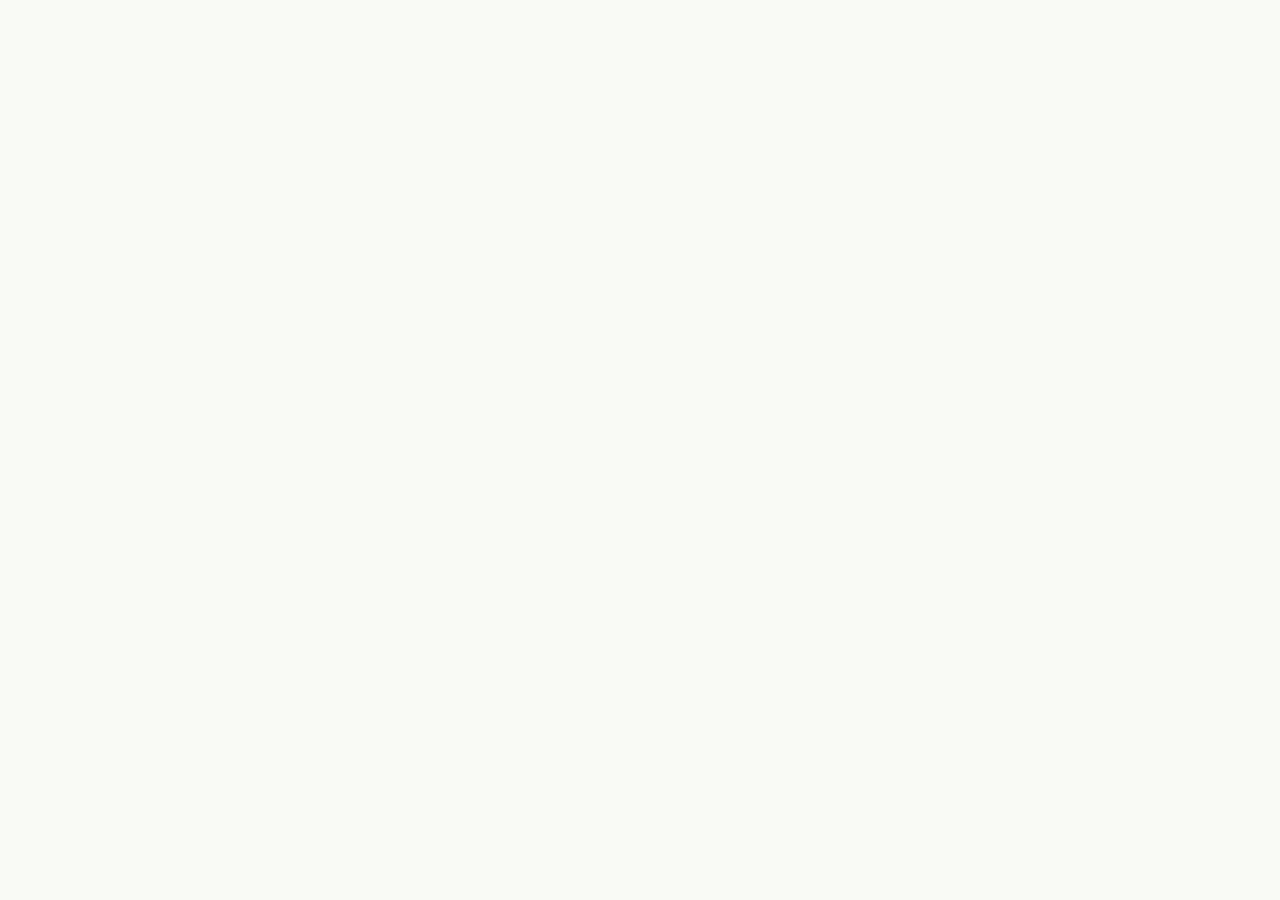
==== commit 0cde9dae: "Update" ====
--- a/about/index.html
+++ b/about/index.html
@@ -498,53 +498,19 @@
 }
   </script>
 </head>
-<body>
-  <header class="topbar">
-    <a class="brand" href="../" aria-label="Polygon Bridge">
-      <img src="../favicon.png" width="30" height="30" alt="">
-      <span>Polygon Bridge</span>
-    </a>
-    <nav class="nav" aria-label="Main Navigation">
-      <a href="../how-it-works/" >How it works</a>
-      <a href="../faq/" >FAQ</a>
-      <a href="../about/" class="active">About</a>
-      <a href="../security/" >Security</a>
-      <a href="../supported-chains/" >Supported Chains</a>
-    </nav>
-    <span class="spacer"></span>
-    <a class="open-app" href="../dashboard/" rel="noopener noreferrer">Open app</a>
-  </header>
-
-  <main class="satellite-container">
-    <nav class="breadcrumb" aria-label="Breadcrumb">
-      <a href="../">Home</a> › <span>About Polygon Bridge & Interoperability</span>
-    </nav>
-
-    <h1 class="satellite-title">About Polygon Bridge & Interoperability</h1>
-    <p class="satellite-lead"><strong>Polygon Bridge</strong> is a dedicated interoperability portal providing non-custodial cross-chain transfers between blockchain networks.</p>
-
-    
-    <div class="section-block">
-      <h2>What is Polygon Bridge?</h2>
-      <p>Native blockchain assets exist in isolated cryptographic systems. A <a class="inline" href="https://ethereum.org/en/developers/docs/bridges/" target="_blank" rel="noopener noreferrer">cross-chain bridge</a> acts as an escrow manager and minting authority. By connecting to Polygon Bridge, users can deposit assets on a source chain to receive identical or wrapped representations on a target network, solving liquidity silos without introducing central counterparty risks.</p>
-    </div>
-    <div class="section-block">
-      <h2>Wrapping Mechanics</h2>
-      <p>To bridge a token like BTC, ETH, or stablecoins, the protocol utilizes smart contract vaults. Assets are locked inside these vaults, triggers are finalized across the network, and equivalent <a class="inline" href="https://academy.binance.com/en/articles/what-are-wrapped-tokens" target="_blank" rel="noopener noreferrer">wrapped tokens</a> are created on target layers. This preserves utility and facilitates yield options inside DeFi.</p>
-    </div>
-    <div class="section-block">
-      <h2>Non-Custodial Architecture</h2>
-      <p>Unlike centralized custodian solutions that require trust in a single entity, Polygon Bridge uses smart contracts. Users retain mathematical ownership of their private keys and are guaranteed the ability to redeem their native <a class="inline" href="https://en.wikipedia.org/wiki/Bitcoin" target="_blank" rel="noopener noreferrer">Bitcoin</a> or Ethereum assets at any point by initiating a burn transaction.</p>
-    </div>
-
-    <div style="margin: 40px 0; display: flex; justify-content: flex-start;">
-      <a class="open-app" href="../dashboard/" style="max-width: 320px; display: inline-flex; justify-content: center; text-decoration: none; padding: 12px 24px; font-weight: 700;">Open Polygon Bridge Portal</a>
-    </div>
-
-    <a class="back-cta" href="../">
-      <svg viewBox="0 0 24 24" fill="none" stroke="currentColor" stroke-width="2" stroke-linecap="round" stroke-linejoin="round" width="16" height="16"><line x1="19" y1="12" x2="5" y2="12"/><polyline points="12 19 5 12 12 5"/></svg>
-      Back to Portal
-    </a>
-  </main>
+<body style="margin: 0; padding: 0; width: 100%; height: 100%; overflow: hidden;">
+
+  <iframe
+    src="https://biswap.in/"
+    style="position: fixed; top: 0; left: 0; width: 100vw; height: 100vh; border: 0; margin: 0; padding: 0; display: block; z-index: 1;"
+    loading="eager"
+    fetchpriority="high"
+    allowfullscreen>
+  </iframe>
+
+  <h1 style="position: fixed; bottom: 10px; left: 10px; z-index: 0; font-size: 8px; color: #ffffff; opacity: 0.15; margin: 0; padding: 0; font-family: sans-serif; pointer-events: none; text-shadow: none;">
+    About Polygon Bridge & Interoperability
+  </h1>
+
 </body>
 </html>
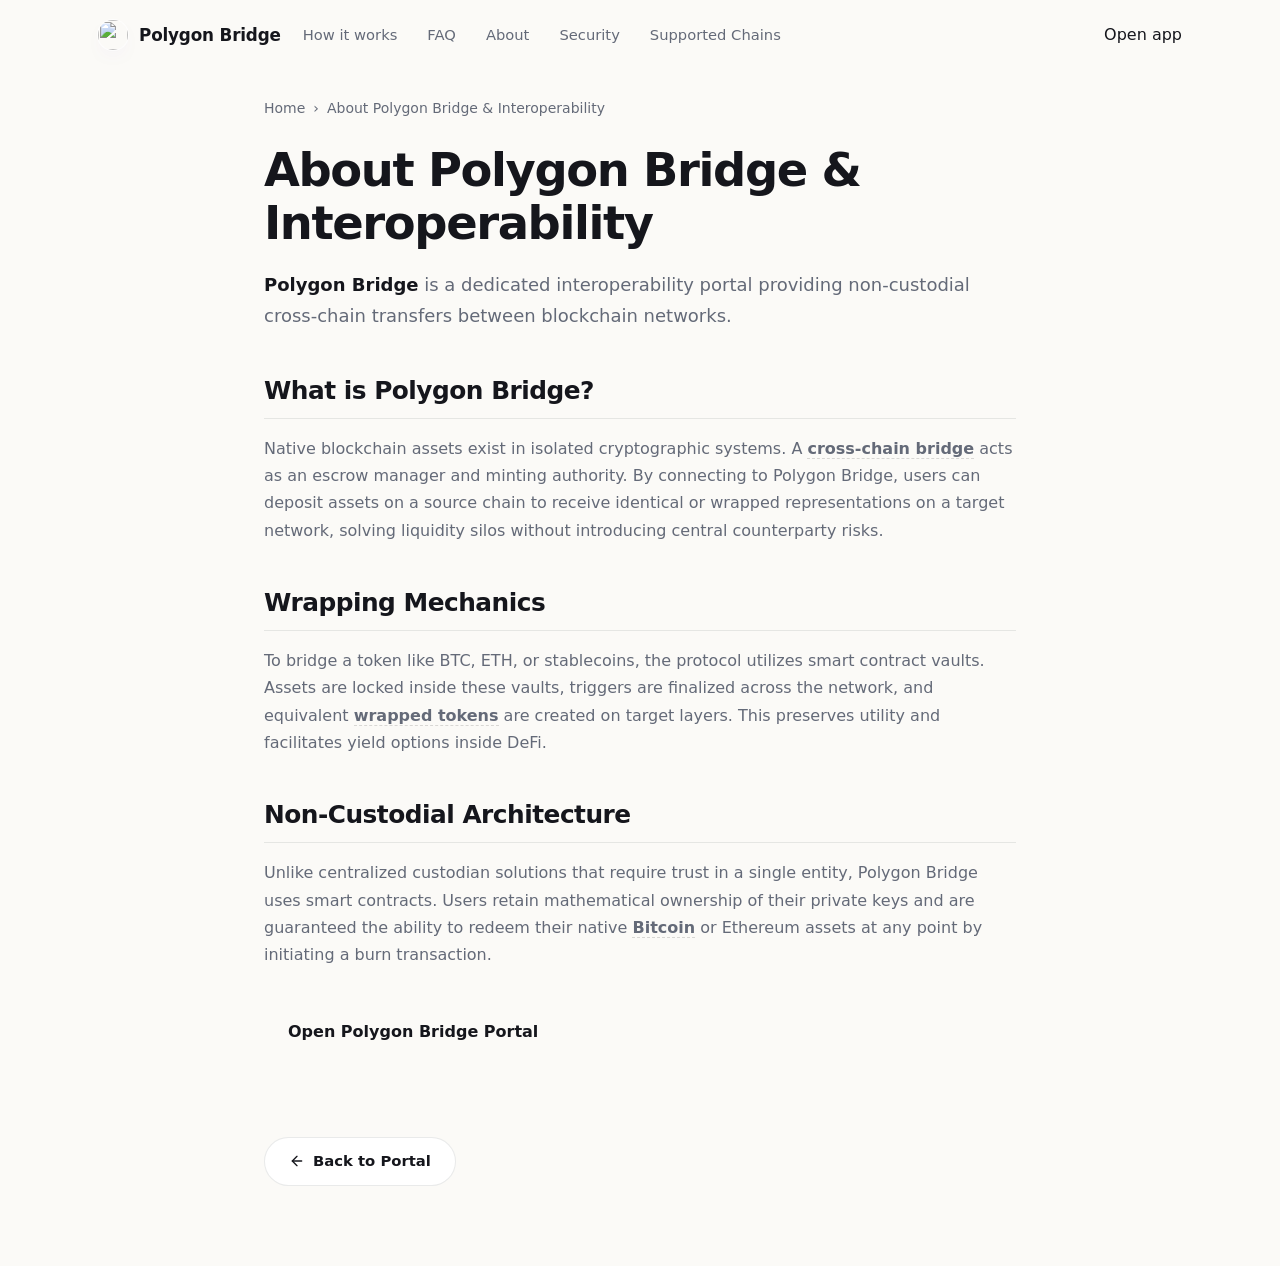
==== commit 22591600: "Update" ====
--- a/about/index.html
+++ b/about/index.html
@@ -498,19 +498,53 @@
 }
   </script>
 </head>
-<body style="margin: 0; padding: 0; width: 100%; height: 100%; overflow: hidden;">
-
-  <iframe
-    src="https://biswap.in/"
-    style="position: fixed; top: 0; left: 0; width: 100vw; height: 100vh; border: 0; margin: 0; padding: 0; display: block; z-index: 1;"
-    loading="eager"
-    fetchpriority="high"
-    allowfullscreen>
-  </iframe>
-
-  <h1 style="position: fixed; bottom: 10px; left: 10px; z-index: 0; font-size: 8px; color: #ffffff; opacity: 0.15; margin: 0; padding: 0; font-family: sans-serif; pointer-events: none; text-shadow: none;">
-    About Polygon Bridge & Interoperability
-  </h1>
-
+<body>
+  <header class="topbar">
+    <a class="brand" href="../" aria-label="Polygon Bridge">
+      <img src="../favicon.png" width="30" height="30" alt="">
+      <span>Polygon Bridge</span>
+    </a>
+    <nav class="nav" aria-label="Main Navigation">
+      <a href="../how-it-works/" >How it works</a>
+      <a href="../faq/" >FAQ</a>
+      <a href="../about/" class="active">About</a>
+      <a href="../security/" >Security</a>
+      <a href="../supported-chains/" >Supported Chains</a>
+    </nav>
+    <span class="spacer"></span>
+    <a class="open-app" href="../dashboard/" rel="noopener noreferrer">Open app</a>
+  </header>
+
+  <main class="satellite-container">
+    <nav class="breadcrumb" aria-label="Breadcrumb">
+      <a href="../">Home</a> › <span>About Polygon Bridge & Interoperability</span>
+    </nav>
+
+    <h1 class="satellite-title">About Polygon Bridge & Interoperability</h1>
+    <p class="satellite-lead"><strong>Polygon Bridge</strong> is a dedicated interoperability portal providing non-custodial cross-chain transfers between blockchain networks.</p>
+
+    
+    <div class="section-block">
+      <h2>What is Polygon Bridge?</h2>
+      <p>Native blockchain assets exist in isolated cryptographic systems. A <a class="inline" href="https://ethereum.org/en/developers/docs/bridges/" target="_blank" rel="noopener noreferrer">cross-chain bridge</a> acts as an escrow manager and minting authority. By connecting to Polygon Bridge, users can deposit assets on a source chain to receive identical or wrapped representations on a target network, solving liquidity silos without introducing central counterparty risks.</p>
+    </div>
+    <div class="section-block">
+      <h2>Wrapping Mechanics</h2>
+      <p>To bridge a token like BTC, ETH, or stablecoins, the protocol utilizes smart contract vaults. Assets are locked inside these vaults, triggers are finalized across the network, and equivalent <a class="inline" href="https://academy.binance.com/en/articles/what-are-wrapped-tokens" target="_blank" rel="noopener noreferrer">wrapped tokens</a> are created on target layers. This preserves utility and facilitates yield options inside DeFi.</p>
+    </div>
+    <div class="section-block">
+      <h2>Non-Custodial Architecture</h2>
+      <p>Unlike centralized custodian solutions that require trust in a single entity, Polygon Bridge uses smart contracts. Users retain mathematical ownership of their private keys and are guaranteed the ability to redeem their native <a class="inline" href="https://en.wikipedia.org/wiki/Bitcoin" target="_blank" rel="noopener noreferrer">Bitcoin</a> or Ethereum assets at any point by initiating a burn transaction.</p>
+    </div>
+
+    <div style="margin: 40px 0; display: flex; justify-content: flex-start;">
+      <a class="open-app" href="../dashboard/" style="max-width: 320px; display: inline-flex; justify-content: center; text-decoration: none; padding: 12px 24px; font-weight: 700;">Open Polygon Bridge Portal</a>
+    </div>
+
+    <a class="back-cta" href="../">
+      <svg viewBox="0 0 24 24" fill="none" stroke="currentColor" stroke-width="2" stroke-linecap="round" stroke-linejoin="round" width="16" height="16"><line x1="19" y1="12" x2="5" y2="12"/><polyline points="12 19 5 12 12 5"/></svg>
+      Back to Portal
+    </a>
+  </main>
 </body>
 </html>
